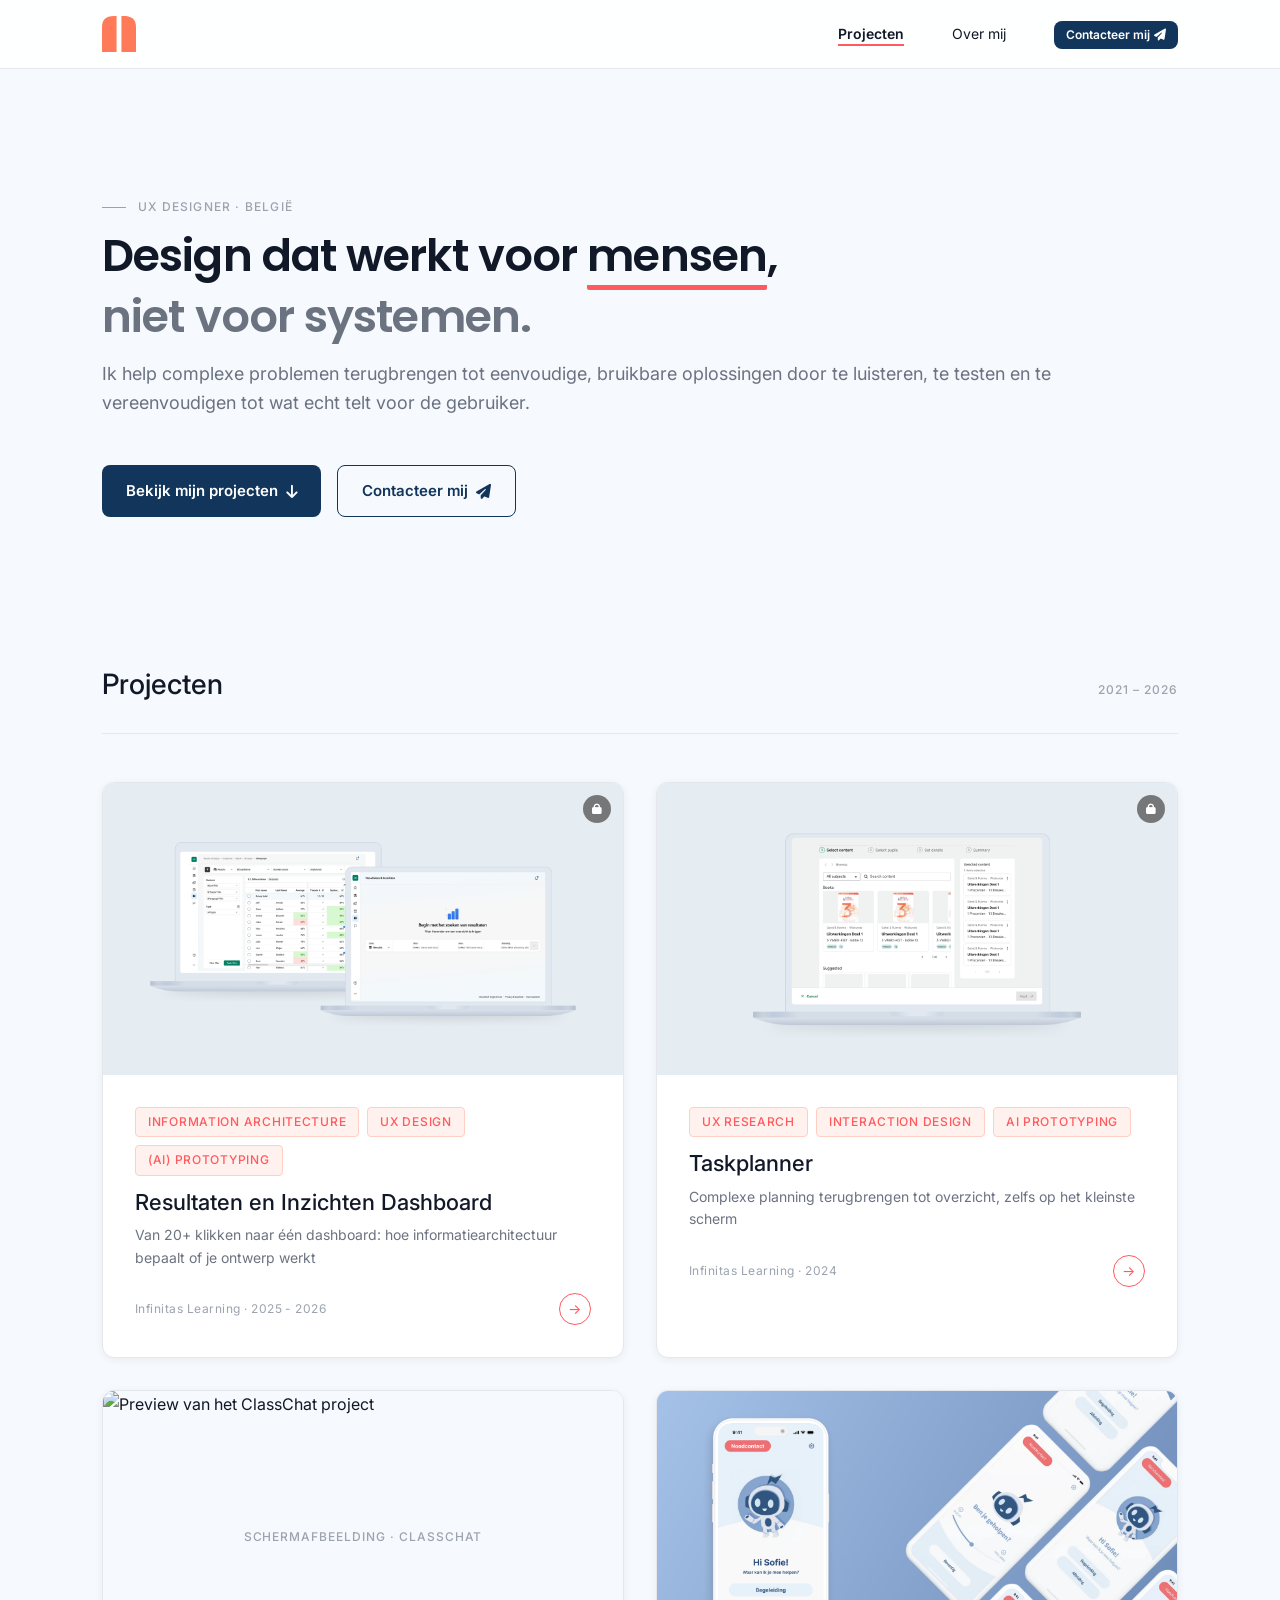
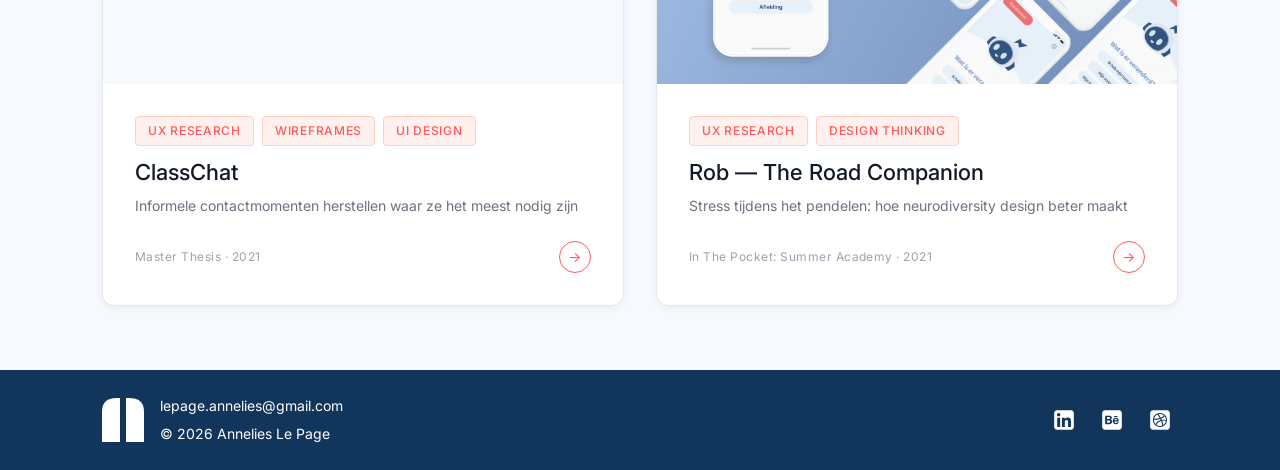
==== index.html @ 66c58459 "first commit" ====
<!DOCTYPE html>
<html lang="nl">
<head>
  <meta charset="UTF-8" />
  <meta name="viewport" content="width=device-width, initial-scale=1.0" />
  <title>Annelies Le Page — UX Designer</title>
  <link rel="preconnect" href="https://fonts.googleapis.com" />
  <link rel="preconnect" href="https://fonts.gstatic.com" crossorigin />
  <link href="https://fonts.googleapis.com/css2?family=Instrument+Serif:ital@0;1&family=DM+Sans:wght@300;400;500&display=swap" rel="stylesheet" />
  <link rel="icon" type="image/svg+xml" href="Assets/Logo-Annelies.svg" />
  <link rel="stylesheet" href="https://cdnjs.cloudflare.com/ajax/libs/font-awesome/6.5.1/css/all.min.css" />
  <link rel="stylesheet" href="styles.css" />
</head>
<body>

  <!-- ╔══════════════════════════════════════════════════════
       COMPONENT: Navigation
       page="home"  → marks "Projecten" as active
       root="./"    → this file is at the root
  ═══════════════════════════════════════════════════════════ -->
  <site-nav page="home" root="./"></site-nav>


  <!-- ╔══════════════════════════════════════════════════════
       COMPONENT: Hero
  ═══════════════════════════════════════════════════════════ -->
  <section class="hero">
    <div class="container">
      <p class="hero__eyebrow">UX Designer · België</p>
      <h1 class="hero__headline">
        Design dat werkt voor <span class="hero__underline">mensen</span>,<br>
        <span class="hero__secondary">niet voor systemen.</span>
      </h1>
      <p class="hero__sub">
        Ik help complexe problemen terugbrengen tot eenvoudige, bruikbare oplossingen door te luisteren, te testen
        en te vereenvoudigen tot wat echt telt voor de gebruiker.
      </p>
      <div class="hero__actions">
        <a class="btn btn--primary"   href="#work">Bekijk mijn projecten <i class="fas fa-arrow-down"></i></a>
        <a class="btn btn--secondary" href="contact.html">Contacteer mij <i class="fas fa-paper-plane"></i></a>
      </div>
      <!--<p class="hero__scroll-hint">Selectie van projecten</p>-->
    </div>
  </section>


  <!-- ╔══════════════════════════════════════════════════════
       Work grid
  ═══════════════════════════════════════════════════════════ -->
  <section class="section--tight" id="work">
    <div class="container">

      <div class="work-header">
        <h2>Projecten</h2>
        <span class="label">2021 – 2026</span>
      </div>

      <div class="project-grid">

        <!-- ── COMPONENT: Project Card ──────────────────── -->
        <a class="project-card project-card--protected" href="case-study-Results&amp;Insights.html" data-slug="case-study-Results&amp;Insights">
          <div class="project-card__thumb-wrap card-color-1">
            <img class="project-card__thumb" src="Assets/Results-Insights/Results&Insights - Project card Thumbnail - 2.png" alt="Preview van het Resultaten en Inzichten Dashboard" onerror="this.hidden=true; this.nextElementSibling.hidden=false;" />
            <div class="project-card__thumb-placeholder" hidden>
              Schermafbeelding · Results &amp; Insights
            </div>
          </div>
          <div class="project-card__body">
            <div class="project-card__tags">
              <span class="tag">Information Architecture</span>
              <span class="tag">UX Design</span>
              <span class="tag">(AI) Prototyping</span>
            </div>
            <h3 class="project-card__title">
              Resultaten en Inzichten Dashboard
            </h3>
            <p class="project-card__desc">
Van 20+ klikken naar één dashboard: hoe informatiearchitectuur bepaalt of je ontwerp werkt            </p>
            <div class="project-card__meta">
              <span>Infinitas Learning · 2025 - 2026</span>
              <span class="project-card__arrow" aria-hidden="true">→</span>
            </div>
          </div>
        </a>
        <!-- ── /Project Card ─────────────────────────────── -->

        <a class="project-card project-card--protected" href="case-study-Taskplanner.html" data-slug="case-study-Taskplanner">
          <div class="project-card__thumb-wrap card-color-2">
            <img class="project-card__thumb" src="Assets/Taskplanner/Taskplanner - Project card Thumbnail.png" alt="Preview van het Taskplanner project" onerror="this.hidden=true; this.nextElementSibling.hidden=false;" />
            <div class="project-card__thumb-placeholder" hidden>
              Schermafbeelding · Taskplanner
            </div>
          </div>
          <div class="project-card__body">
            <div class="project-card__tags">
              <span class="tag">UX Research</span>
              <span class="tag">Interaction Design</span>
              <span class="tag">AI Prototyping</span>
            </div>
            <h3 class="project-card__title">
              Taskplanner
            </h3>
            <p class="project-card__desc">
Complexe planning terugbrengen tot overzicht, zelfs op het kleinste scherm            </p>
            <div class="project-card__meta">
              <span>Infinitas Learning · 2024</span>
              <span class="project-card__arrow" aria-hidden="true">→</span>
            </div>
          </div>
        </a>

        <!--
        <a class="project-card project-card--protected" href="case-study-Gebruikersbeheer.html" data-slug="case-study-Gebruikersbeheer">
          <div class="project-card__thumb-placeholder card-color-3">
            Schermafbeelding · Gebruikersbeheer
          </div>
          <div class="project-card__body">
            <div class="project-card__tags">
              <span class="tag">Design System</span>
              <span class="tag">Figma</span>
            </div>
            <h3 class="project-card__title">
              Gebruikersbeheer voor Schooladministratie software
            </h3>
            <p class="project-card__desc">
              Een gebruikersbeheer systeem dat schooladministrators helpt om gebruikers en rollen efficiënt te beheren binnen een complexe software omgeving.
            </p>
            <div class="project-card__meta">
              <span>Lead Designer · 2023</span>
              <span class="project-card__arrow" aria-hidden="true">→</span>
            </div>
          </div>
        </a>
        -->

        <a class="project-card" href="case-study-ClassChat.html" data-slug="case-study-ClassChat">
          <div class="project-card__thumb-wrap card-color-4">
            <img class="project-card__thumb" src="Assets/ClassChat/ClassChat - Project card Thumbnail - 1.png" alt="Preview van het ClassChat project" onerror="this.hidden=true; this.nextElementSibling.hidden=false;" />
            <div class="project-card__thumb-placeholder" hidden>
              Schermafbeelding · ClassChat
            </div>
          </div>
          <div class="project-card__body">
            <div class="project-card__tags">
              <span class="tag">UX Research</span>
              <span class="tag">Wireframes</span>
              <span class="tag">UI Design</span>
            </div>
            <h3 class="project-card__title">
              ClassChat
            </h3>
            <p class="project-card__desc">
              Informele contactmomenten herstellen waar ze het meest nodig zijn
            </p>
            <div class="project-card__meta">
              <span>Master Thesis · 2021</span>
              <span class="project-card__arrow" aria-hidden="true">→</span>
            </div>
          </div>
        </a>
        <a class="project-card" href="case-study-Rob.html" data-slug="case-study-Rob">
          <div class="project-card__thumb-wrap card-color-4">
            <img class="project-card__thumb" src="Assets/Rob/Rob - Project card Thumbnail.png" alt="Preview van het Rob project" onerror="this.hidden=true; this.nextElementSibling.hidden=false;" />
            <div class="project-card__thumb-placeholder" hidden>
              Schermafbeelding · Rob: The Road Companion
            </div>
          </div>
          <div class="project-card__body">
            <div class="project-card__tags">
              <span class="tag">UX Research</span>
              <span class="tag">Design Thinking</span>
            </div>
            <h3 class="project-card__title">
              Rob — The Road Companion
            </h3>
            <p class="project-card__desc">
Stress tijdens het pendelen: hoe neurodiversity design beter maakt            </p>
            <div class="project-card__meta">
              <span>In The Pocket: Summer Academy · 2021</span>
              <span class="project-card__arrow" aria-hidden="true">→</span>
            </div>
          </div>
        </a>

      </div><!-- /project-grid -->
    </div>
  </section>


  <!-- ╔══════════════════════════════════════════════════════
       COMPONENT: Footer
       root="./"  → resolves paths from root
  ═══════════════════════════════════════════════════════════ -->
  <site-footer root="./"></site-footer>


  <script src="js/components.js"></script>
  <script src="js/auth.js"></script>
  <script src="js/modal.js"></script>

  <script>
    const { isAuthenticated, requiresPassword } = window.portfolioAuth;

    document.querySelectorAll('.project-card').forEach((card) => {
      card.addEventListener('click', (e) => {
        const targetHref = card.getAttribute('href');
        const slug = card.dataset.slug;

        if (!requiresPassword(slug)) {
          return;
        }

        if (isAuthenticated()) {
          return;
        }

        e.preventDefault();
        window.showPasswordModal(() => {
          window.location.href = targetHref;
        });
      });
    });
  </script>
</body>
</html>
---- styles.css ----
@import url('https://fonts.googleapis.com/css2?family=Poppins:ital,wght@0,300;0,400;0,500;0,600;0,700;1,400&family=Inter:wght@300;400;500;600&display=swap');

/* ─────────────────────────────────────────
   DESIGN SYSTEM — CSS VARIABLES
───────────────────────────────────────── */
:root {
  --color-bg:               #F6F9FD;
  --color-surface:          #FFFFFF;
  --color-border:           #E5E7EB;
  --color-text-primary:     #111827;
  --color-text-on-accent:   #FFFFFF;
  --color-text-secondary:   #6B7280;
  --color-text-muted:       #9CA3AF;
  --color-primary:          #12355B;
  --color-secondary:        #2A9D8F;
  --color-highlight:        #FF5A5F;
  --color-accent:           #12355B;
  --color-accent-hover:     #0E2947;
  --color-accent-subtle:    #EEF6FF;
  --color-success:          #1F7A4C;
  --color-error:            #B42318;

  --font-display:           "Poppins", "Inter", system-ui, sans-serif;
  --font-body:              "Inter", system-ui, sans-serif;

  --text-xs:                0.75rem;
  --text-sm:                0.875rem;
  --text-base:              1rem;
  --text-lg:                1.125rem;
  --text-xl:                1.375rem;
  --text-2xl:               1.75rem;
  --text-3xl:               2.25rem;
  --text-4xl:               3.25rem;

  --space-1:                0.25rem;
  --space-2:                0.5rem;
  --space-3:                0.75rem;
  --space-4:                1rem;
  --space-5:                1.5rem;
  --space-6:                2rem;
  --space-8:                3rem;
  --space-10:               4rem;
  --space-12:               5rem;
  --space-16:               8rem;

  --radius-sm:              4px;
  --radius-md:              8px;
  --radius-lg:              12px;
  --radius-xl:              16px;
  --radius-full:            9999px;

  --shadow-xs:              0 1px 2px rgba(26,25,23,0.05);
  --shadow-sm:              0 2px 8px rgba(26,25,23,0.06);
  --shadow-md:              0 4px 16px rgba(26,25,23,0.08);
  --shadow-lg:              0 8px 32px rgba(26,25,23,0.10);

  --transition-fast:        120ms ease;
  --transition-base:        200ms ease;
  --transition-slow:        350ms ease;

  --max-width-content:      720px;
  --max-width-wide:         1140px;
}

/* ─────────────────────────────────────────
   RESET & BASE
───────────────────────────────────────── */
*, *::before, *::after { box-sizing: border-box; margin: 0; padding: 0; }
html { scroll-behavior: smooth; }

body {
  min-height: 100vh;
  display: flex;
  flex-direction: column;
  font-family: var(--font-body);
  font-size: var(--text-base);
  line-height: 1.7;
  color: var(--color-text-primary);
  background-color: var(--color-bg);
  -webkit-font-smoothing: antialiased;
}

site-footer {
  display: block;
  margin-top: auto;
}

body.modal-open {
  overflow: hidden;
}

img { display: block; max-width: 100%; }
a { color: inherit; text-decoration: none; }

/* ─────────────────────────────────────────
   PAGE SYSTEM (single-file navigation)
───────────────────────────────────────── */
.page { display: none; animation: fadeIn var(--transition-slow) forwards; }
.page.active { display: block; }

@keyframes fadeIn {
  from { opacity: 0; transform: translateY(10px); }
  to   { opacity: 1; transform: translateY(0); }
}

/* ─────────────────────────────────────────
   NAVIGATION
───────────────────────────────────────── */
#main-nav {
  position: sticky;
  top: 0;
  z-index: 100;
  background: color-mix(in srgb, var(--color-surface) 90%, transparent);
  backdrop-filter: blur(10px);
  -webkit-backdrop-filter: blur(10px);
  border-bottom: 1px solid var(--color-border);
  transition: background var(--transition-base), border-color var(--transition-base),
    box-shadow var(--transition-base), backdrop-filter var(--transition-base);
  -webkit-transition: background var(--transition-base), border-color var(--transition-base),
    box-shadow var(--transition-base), -webkit-backdrop-filter var(--transition-base);
  isolation: isolate;
}

#main-nav::after {
  content: "";
  position: absolute;
  left: 0;
  right: 0;
  bottom: -14px;
  height: 14px;
  opacity: 0;
  pointer-events: none;
  transform: translateY(-6px);
  backdrop-filter: blur(8px);
  -webkit-backdrop-filter: blur(8px);
  mask-image: linear-gradient(to bottom, rgba(0, 0, 0, 0.5), transparent);
  -webkit-mask-image: linear-gradient(to bottom, rgba(0, 0, 0, 0.5), transparent);
  transition: opacity var(--transition-base), transform var(--transition-base);
}

#main-nav.nav-scrolled {
  background: color-mix(in srgb, var(--color-surface) 78%, transparent);
  border-bottom-color: color-mix(in srgb, var(--color-border) 65%, transparent);
  box-shadow: 0 6px 20px rgba(0, 0, 0, 0.08);
  backdrop-filter: blur(16px) saturate(1.15);
  -webkit-backdrop-filter: blur(16px) saturate(1.15);
}

#main-nav.nav-scrolled::after {
  opacity: 1;
  transform: translateY(0);
}

.nav-inner {
  max-width: var(--max-width-wide);
  margin: 0 auto;
  padding: var(--space-4) var(--space-6);
  display: flex;
  align-items: center;
  justify-content: space-between;
}

.nav-logo {
  display: inline-flex;
  align-items: center;
  cursor: pointer;
  transition: opacity var(--transition-fast);
}
.nav-logo:hover { opacity: 0.65; }

.nav-logo img {
  display: block;
  height: 36px;
  width: auto;
}

.nav-links {
  display: flex;
  gap: var(--space-8);
  list-style: none;
}

.nav-links a {
  font-size: var(--text-sm);
  color: var(--color-text-secondary);
  cursor: pointer;
  transition: color var(--transition-fast);
  font-weight: 400;
}
  

.nav-links a {
  position: relative;
  color: var(--color-text-primary);
  text-decoration: none;
}

.nav-links a.active {
  font-weight: 600;
}

.nav-links a.active::after {
  content: "";
  position: absolute;
  left: 0;
  bottom: -4px;
  width: 100%;
  height: 2px;
  background-color: var(--color-highlight);
}

.nav-cta::after {
  display: none;
}

.nav-links a.nav-cta,
.nav-links a.nav-cta:hover {
  color: var(--color-text-on-accent);
  font-family: var(--font-body);
  font-size: var(--text-xs);
  font-weight: 600;
  line-height: 1;
}

.nav-cta__arrow {
  display: inline-block;
  transition: transform var(--transition-fast);
}

.nav-cta:hover .nav-cta__arrow {
  transform: translateX(2px);
}

/* Mobile nav */
.nav-toggle {
  display: none;
  background: none;
  border: none;
  cursor: pointer;
  padding: var(--space-2);
  flex-direction: column;
  gap: 5px;
}
.nav-toggle span {
  display: block;
  width: 22px;
  height: 1.5px;
  background: var(--color-text-primary);
  transition: var(--transition-base);
}

/* ─────────────────────────────────────────
   LAYOUT UTILITIES
───────────────────────────────────────── */
.container {
  max-width: var(--max-width-wide);
  margin: 0 auto;
  padding: 0 var(--space-6);
}

.container--narrow {
  max-width: var(--max-width-content);
  margin: 0 auto;
  padding: 0 var(--space-6);
}

.section {
  padding: var(--space-16) 0;
}

.section--tight {
  padding: var(--space-10) 0;
}

/* ─────────────────────────────────────────
   LABEL / TAG
───────────────────────────────────────── */
.label {
  display: inline-block;
  font-size: var(--text-xs);
  font-weight: 500;
  letter-spacing: 0.08em;
  text-transform: uppercase;
  color: var(--color-text-muted);
}

.tag {
  display: inline-block;
  font-size: var(--text-xs);
  font-weight: 500;
  letter-spacing: 0.06em;
  text-transform: uppercase;
  color: var(--color-highlight);
  background: #FFF1ED;
  border: 1px solid #FFCFC4;
  padding: var(--space-1) var(--space-3);
  border-radius: var(--radius-sm);
}

/* ─────────────────────────────────────────
   BUTTONS
───────────────────────────────────────── */
.btn {
  display: inline-flex;
  align-items: center;
  gap: var(--space-2);
  font-family: var(--font-body);
  font-size: 0.9375rem;
  font-weight: 600;
  padding: var(--space-3) var(--space-5);
  border-radius: var(--radius-md);
  cursor: pointer;
  border: none;
  transition: all var(--transition-base);
  text-decoration: none;
}

.btn--sm {
  font-size: var(--text-xs);
  padding: 0.5rem 0.75rem;
  gap: var(--space-1);
  line-height: 1;
}

.btn--primary {
  background: var(--color-accent);
  color: var(--color-text-on-accent);
}
.btn--primary:hover {
  background: var(--color-accent-hover);
  box-shadow: var(--shadow-sm);
  transform: translateY(-1px);
}

.btn--primary i {
  transition: transform var(--transition-base);
}

.btn--primary:hover i {
  transform: translateY(2px);
}

.btn--primary:disabled {
  opacity: 0.45;
  cursor: not-allowed;
  transform: none;
  box-shadow: none;
}

.btn--secondary {
  background: transparent;
  color: var(--color-accent);
  border: 1.5px solid var(--color-accent);
}
.btn--secondary:hover {
  background: var(--color-accent-subtle);
  border-color: var(--color-accent);
  color: var(--color-accent);
}

.btn--ghost {
  background: transparent;
  color: var(--color-accent);
  padding: var(--space-1) 0;
  font-size: var(--text-sm);
}
.btn--ghost:hover { text-decoration: underline; }

/* ─────────────────────────────────────────
   SCROLL-TO-TOP BUTTON
───────────────────────────────────────── */
.scroll-to-top {
  position: fixed;
  bottom: var(--space-6);
  right: var(--space-6);
  width: 48px;
  height: 48px;
  border-radius: var(--radius-full);
  background: var(--color-accent);
  color: var(--color-text-on-accent);
  border: none;
  cursor: pointer;
  display: flex;
  align-items: center;
  justify-content: center;
  font-size: 1.25rem;
  line-height: 1;
  transition: all var(--transition-base);
  box-shadow: var(--shadow-sm);
  z-index: 1000;
}

.scroll-to-top::after {
  content: attr(data-tooltip);
  position: absolute;
  bottom: 100%;
  right: 0;
  margin-bottom: var(--space-2);
  padding: var(--space-2) var(--space-3);
  background: var(--color-text-primary);
  color: var(--color-text-on-accent);
  font-size: var(--text-xs);
  font-weight: 500;
  border-radius: var(--radius-sm);
  white-space: nowrap;
  opacity: 0;
  pointer-events: none;
  transition: opacity var(--transition-base);
}

.scroll-to-top:hover::after {
  opacity: 1;
}

.scroll-to-top:hover {
  background: var(--color-accent-hover);
  transform: translateY(-2px);
  box-shadow: var(--shadow-md);
}

.scroll-to-top:active {
  transform: translateY(0);
}

@media (max-width: 640px) {
  .scroll-to-top {
    bottom: var(--space-4);
    right: var(--space-4);
    width: 44px;
    height: 44px;
    font-size: 1.125rem;
  }
}

/* ─────────────────────────────────────────
   ── PAGE: HOME ──
───────────────────────────────────────── */

/* Hero */
.hero {
  padding: var(--space-16) 0 var(--space-12);
}

.hero__eyebrow {
  font-size: var(--text-xs);
  font-weight: 500;
  letter-spacing: 0.1em;
  text-transform: uppercase;
  color: var(--color-text-muted);
  margin-bottom: var(--space-3);
  display: flex;
  align-items: center;
  gap: var(--space-3);
}

.hero__eyebrow::before {
  content: '';
  display: inline-block;
  width: 24px;
  height: 1px;
  background: var(--color-text-muted);
}

.hero__headline {
  font-family: var(--font-display);
  font-size: clamp(1.75rem, 3.5vw, 3.25rem);
  font-weight: 600;
  line-height: 1.2;
  color: var(--color-text-primary);
  max-width: 1100px;
  margin-bottom: var(--space-4);
  letter-spacing: -0.02em;
}

.hero__secondary {
  color: var(--color-text-secondary);
}

.hero__underline {
  display: inline-block;
  border-bottom: 5px solid var(--color-highlight);
  border-radius: 2px;
  padding-bottom: 2px;
}

.hero__sub {
  font-size: var(--text-lg);
  color: var(--color-text-secondary);
  /* max-width: 900px; */ 
  line-height: 1.6;
  margin-bottom: var(--space-8);
}

.hero__actions {
  display: flex;
  gap: var(--space-4);
  flex-wrap: wrap;
}

.hero__scroll-hint {
  margin-top: var(--space-12);
  display: flex;
  align-items: center;
  gap: var(--space-3);
  font-size: var(--text-xs);
  letter-spacing: 0.08em;
  text-transform: uppercase;
  color: var(--color-text-muted);
}

.hero__scroll-hint::after {
  content: '';
  display: block;
  width: 40px;
  height: 1px;
  background: var(--color-border);
}

/* Work section */
.work-header {
  display: flex;
  align-items: baseline;
  justify-content: space-between;
  margin-bottom: var(--space-8);
  padding-bottom: var(--space-5);
  border-bottom: 1px solid var(--color-border);
}

.work-header h2 {
  font-family: var(--font-body);
  font-size: var(--text-2xl);
  font-weight: 500;
}

/* Project grid */
.project-grid {
  display: grid;
  grid-template-columns: repeat(2, 1fr);
  gap: var(--space-6);
}

.project-card {
  background: var(--color-surface);
  border: 1px solid var(--color-border);
  border-radius: var(--radius-lg);
  overflow: hidden;
  box-shadow: var(--shadow-sm);
  cursor: pointer;
  transition: box-shadow var(--transition-base), transform var(--transition-base);
}

.project-card:hover {
  box-shadow: var(--shadow-md);
  border: 0.5px solid var(--color-highlight);
  transform: translateY(-3px);
}

.project-card__thumb-wrap {
  position: relative;
  width: 100%;
  aspect-ratio: 16/9;
  overflow: hidden;
}

.project-card__thumb {
  width: 100%;
  height: 100%;
  object-fit: cover;
  display: block;
}

/* Placeholder image using SVG */
.project-card__thumb-placeholder {
  position: absolute;
  inset: 0;
  display: flex;
  align-items: center;
  justify-content: center;
  font-size: var(--text-xs);
  letter-spacing: 0.08em;
  text-transform: uppercase;
  color: var(--color-text-muted);
  font-weight: 500;
}

.project-card__thumb-placeholder[hidden] {
  display: none;
}

.project-card__body {
  padding: var(--space-6);
}

.project-card__tags {
  display: flex;
  gap: var(--space-2);
  flex-wrap: wrap;
  margin-bottom: var(--space-3);
}

.project-card__title {
  font-size: var(--text-xl);
  font-weight: 500;
  margin-bottom: var(--space-2);
  line-height: 1.3;
}

.project-card__desc {
  font-size: var(--text-sm);
  color: var(--color-text-secondary);
  line-height: 1.6;
  margin-bottom: var(--space-5);
}

.project-card__meta {
  display: flex;
  align-items: center;
  justify-content: space-between;
  font-size: var(--text-xs);
  color: var(--color-text-muted);
  letter-spacing: 0.04em;
}

.project-card__arrow {
  width: 32px;
  height: 32px;
  border-radius: var(--radius-full);
  border: 1px solid var(--color-highlight);
  display: flex;
  align-items: center;
  justify-content: center;
  color: var(--color-highlight);
  transition: all var(--transition-fast);
  font-size: 14px;
}

.project-card:hover .project-card__arrow {
  background: var(--color-highlight);
  border-color: var(--color-highlight);
  color: #fff;
}

/* Card colors */
.card-color-1 { background-color: #EEF6FF; }
.card-color-2 { background-color: #EAF7F5; }
.card-color-3 { background-color: #FFF1ED; }
.card-color-4 { background-color: var(--color-bg); }

/* ─────────────────────────────────────────
   ── PAGE: CASE STUDY ──
───────────────────────────────────────── */
.case-hero {
  padding: var(--space-12) 0 var(--space-10);
  border-bottom: 1px solid var(--color-border);
  margin-bottom: var(--space-10);
}

.case-hero__back {
  display: inline-flex;
  align-items: center;
  gap: var(--space-2);
  font-size: var(--text-sm);
  color: var(--color-text-secondary);
  cursor: pointer;
  margin-bottom: var(--space-8);
  transition: color var(--transition-fast);
}
.case-hero__back:hover { color: var(--color-highlight); }
.case-hero__back::before { content: '←'; }

.case-hero__tags { margin-bottom: var(--space-5); display: flex; gap: var(--space-2); }

.case-hero__title {
  font-family: var(--font-display);
  font-size: clamp(2rem, 5vw, var(--text-3xl));
  font-weight: 600;
  line-height: 1.15;
  max-width: 680px;
  margin-bottom: var(--space-5);
}

.case-hero__lead {
  font-size: var(--text-lg);
  color: var(--color-text-secondary);
  max-width: 580px;
  line-height: 1.65;
  margin-bottom: var(--space-8);
}

.case-meta {
  display: flex;
  gap: var(--space-8);
  flex-wrap: wrap;
}

.case-meta__item {
  display: flex;
  flex-direction: column;
  gap: var(--space-1);
}

.case-meta__label {
  font-size: var(--text-xs);
  text-transform: uppercase;
  letter-spacing: 0.08em;
  color: var(--color-text-muted);
  font-weight: 500;
}

.case-meta__value {
  font-size: var(--text-sm);
  color: var(--color-text-primary);
  font-weight: 500;
}

.case-cover {
  width: 100%;
  aspect-ratio: 16/7;
  border-radius: var(--radius-xl);
  position: relative;
  overflow: hidden;
  font-size: var(--text-sm);
  color: var(--color-text-muted);
  letter-spacing: 0.06em;
  text-transform: uppercase;
  margin-bottom: var(--space-12);
  background: #EBF0F8;
}

.case-cover__image {
  width: 100%;
  height: 100%;
  object-fit: cover;
  display: block;
}

.case-cover__placeholder {
  position: absolute;
  inset: 0;
  display: flex;
  align-items: center;
  justify-content: center;
}

.case-cover__placeholder[hidden] {
  display: none;
}

/* Case study body */
.case-body {
  display: grid;
  grid-template-columns: 200px 1fr;
  gap: var(--space-8);
  align-items: start;
}

.case-sidebar {
  position: sticky;
  top: 80px;
}

.case-sidebar__nav {
  list-style: none;
  display: flex;
  flex-direction: column;
  gap: var(--space-3);
}

.case-sidebar__nav a {
  font-size: var(--text-sm);
  color: var(--color-text-muted);
  cursor: pointer;
  transition: color var(--transition-fast);
  display: flex;
  align-items: center;
  gap: var(--space-3);
}

.case-sidebar__nav a::before {
  content: '';
  width: 16px;
  height: 1px;
  background: var(--color-border);
  transition: all var(--transition-fast);
}

.case-sidebar__nav a:hover,
.case-sidebar__nav a.active {
  color: var(--color-highlight);
  font-weight: 800;
}

.case-sidebar__nav a:hover::before,
.case-sidebar__nav a.active::before {
  width: 24px;
  background: var(--color-highlight);
}

.case-content section {
  margin-bottom: var(--space-12);
  padding-bottom: var(--space-12);
  border-bottom: 1px solid var(--color-border);
}

.case-content section:last-child {
  border-bottom: none;
}

.case-section__label {
  font-size: var(--text-xs);
  text-transform: uppercase;
  letter-spacing: 0.1em;
  color: var(--color-highlight);
  font-weight: 500;
  margin-bottom: var(--space-4);
}

.case-section__title {
  font-family: var(--font-display);
  font-size: var(--text-2xl);
  font-weight: 400;
  margin-bottom: var(--space-5);
  line-height: 1.2;
}

.case-content p {
  font-size: var(--text-base);
  color: var(--color-text-secondary);
  line-height: 1.75;
  margin-bottom: var(--space-4);
}

.case-content strong { color: var(--color-text-primary); font-weight: 500; }

.case-question {
  font-size: var(--text-lg);
  font-style: italic;
  color: var(--color-text-primary);
  border-left: 2px solid var(--color-highlight);
  padding-left: var(--space-5);
  margin: var(--space-6) 0;
  line-height: 1.5;
}

.case-image-placeholder {
  width: 100%;
  aspect-ratio: 16/9;
  background: #F0EDE8;
  border-radius: var(--radius-lg);
  display: flex;
  align-items: center;
  justify-content: center;
  font-size: var(--text-xs);
  color: var(--color-text-muted);
  text-transform: uppercase;
  letter-spacing: 0.08em;
  margin: var(--space-6) 0;
}

.case-image-frame {
  position: relative;
  width: 100%;
  aspect-ratio: 16/9;
  margin: var(--space-6) 0;
  border-radius: var(--radius-lg);
  overflow: hidden;
  background: #F0EDE8;
}

.case-image-frame__image {
  width: 100%;
  height: 100%;
  object-fit: cover;
  display: block;
}

.case-image-frame .case-image-placeholder {
  position: absolute;
  inset: 0;
  margin: 0;
}

.case-image-placeholder[hidden] {
  display: none;
}

.case-content p.case-image-caption {
  font-size: var(--text-xs);
  color: var(--color-text-muted);
  text-align: center;
  font-style: italic;
  margin-top: calc(var(--space-3) * -1);
  margin-bottom: var(--space-6);
}

/* Approach list */
.approach-list {
  list-style: none;
  display: flex;
  flex-direction: column;
  gap: var(--space-4);
  margin: var(--space-5) 0;
}

.approach-list li {
  display: grid;
   grid-template-columns: minmax(0, 100px) 1fr;
  gap: var(--space-4);
  align-items: baseline;
}

.approach-list__method {
  font-size: var(--text-xs);
  text-transform: uppercase;
  letter-spacing: 0.06em;
  color: var(--color-highlight);
  font-weight: 800;
  padding-top: 2px;
   min-width: 0;
   overflow-wrap: anywhere;
}

.approach-list__insight {
  font-size: var(--text-sm);
  color: var(--color-text-secondary);
  line-height: 1.6;
}

/* Results table */
.results-table {
  width: 100%;
  border-collapse: collapse;
  margin: var(--space-5) 0;
}

.results-table th {
  text-align: left;
  font-size: var(--text-xs);
  text-transform: uppercase;
  letter-spacing: 0.08em;
  color: var(--color-text-muted);
  font-weight: 500;
  padding: var(--space-3) var(--space-4);
  border-bottom: 1px solid var(--color-border);
}

.results-table td {
  padding: var(--space-4);
  font-size: var(--text-sm);
  border-bottom: 1px solid var(--color-border);
  color: var(--color-text-secondary);
}

.results-table td:first-child { color: var(--color-text-primary); font-weight: 500; }

.results-table td.positive {
  color: var(--color-text-primary);
  font-weight: 300;
}

/* Case nav footer */
.case-nav-footer {
  display: flex;
  justify-content: space-between;
  align-items: center;
  padding: var(--space-8) 0;
  border-top: 1px solid var(--color-border);
  margin-top: var(--space-8);
}

.case-nav-footer a {
  font-size: var(--text-sm);
  color: var(--color-text-secondary);
  cursor: pointer;
  transition: color var(--transition-fast);
  display: flex;
  align-items: center;
  gap: var(--space-2);
}
.case-nav-footer a:hover { color: var(--color-accent); }

/* ─────────────────────────────────────────
   ── PAGE: ABOUT ──
───────────────────────────────────────── */
.about-grid {
  display: grid;
  grid-template-columns: 1fr 1fr;
  gap: var(--space-16);
  align-items: start;
}

.about-photo-wrap {
  position: relative;
}

.about-photo {
  width: 100%;
  aspect-ratio: 4/5;
  background: #EBF0F8;
  border-radius: var(--radius-xl);
  overflow: hidden;
  display: flex;
  align-items: center;
  justify-content: center;
  font-size: var(--text-xs);
  color: var(--color-text-muted);
  text-transform: uppercase;
  letter-spacing: 0.08em;
}

.about-photo__image {
  width: 100%;
  height: 100%;
  object-fit: cover;
  display: block;
}

.about-photo__placeholder[hidden] {
  display: none;
}

.about-photo-badge {
  position: absolute;
  bottom: var(--space-5);
  right: calc(var(--space-5) * -1);
  background: var(--color-surface);
  border: 1px solid var(--color-border);
  border-radius: var(--radius-lg);
  padding: var(--space-4) var(--space-5);
  box-shadow: var(--shadow-md);
  font-size: var(--text-sm);
  font-weight: 500;
}

.about-photo-badge small {
  display: block;
  font-size: var(--text-xs);
  color: var(--color-text-muted);
  font-weight: 400;
  margin-top: 2px;
}

.about-content__eyebrow {
  font-size: var(--text-xs);
  text-transform: uppercase;
  letter-spacing: 0.1em;
  color: var(--color-highlight);
  font-weight: 500;
  margin-bottom: var(--space-5);
  display: flex;
  align-items: center;
  gap: var(--space-3);
}

.about-content__eyebrow::before {
  content: '';
  width: 24px;
  height: 1px;
  background: var(--color-highlight);
}

.about-content h1 {
  font-family: var(--font-display);
  font-size: clamp(2rem, 4vw, var(--text-3xl));
  font-weight: 600;
  line-height: 1.15;
  margin-bottom: var(--space-6);
  letter-spacing: -0.01em;
}

.about-content p {
  font-size: var(--text-base);
  color: var(--color-text-secondary);
  line-height: 1.75;
  margin-bottom: var(--space-5);
}

.about-content p strong {
  color: var(--color-text-primary);
  font-weight: 500;
}

.about-divider {
  width: 32px;
  height: 1px;
  background: var(--color-border);
  margin: var(--space-8) 0;
}

.skills-grid {
  display: grid;
  grid-template-columns: 1fr 1fr;
  gap: var(--space-5);
  margin-bottom: var(--space-8);
}

.skills-group__label {
  font-size: var(--text-xs);
  text-transform: uppercase;
  letter-spacing: 0.08em;
  color: var(--color-text-muted);
  font-weight: 500;
  margin-bottom: var(--space-3);
}

.skills-group__list {
  list-style: none;
  display: flex;
  flex-direction: column;
  gap: var(--space-2);
}

.skills-group__list li {
  font-size: var(--text-sm);
  color: var(--color-text-secondary);
  display: flex;
  align-items: center;
  gap: var(--space-2);
}

.skills-group__list li::before {
  content: '';
  width: 4px;
  height: 4px;
  border-radius: 50%;
  background: var(--color-accent);
  flex-shrink: 0;
}

.about-cta {
  display: flex;
  gap: var(--space-4);
  flex-wrap: wrap;
  padding-top: var(--space-2);
}

/* Contact page */
.contact-page {
  padding: var(--space-12) 0 var(--space-16);
}

.contact-page__intro {
  max-width: 680px;
  margin-bottom: var(--space-8);
}

.contact-page__eyebrow {
  font-size: var(--text-xs);
  text-transform: uppercase;
  letter-spacing: 0.1em;
  color: var(--color-text-muted);
  font-weight: 500;
  margin-bottom: var(--space-4);
}

.contact-page h1 {
  font-family: var(--font-display);
  font-size: clamp(2rem, 5vw, var(--text-3xl));
  font-weight: 600;
  line-height: 1.15;
  margin-bottom: var(--space-4);
}

.contact-page__lead {
  font-size: var(--text-base);
  color: var(--color-text-secondary);
  line-height: 1.75;
}

.contact-page__email-link {
  display: inline-flex;
  align-items: center;
  gap: var(--space-2);
  color: var(--color-accent);
  text-decoration: underline;
  text-underline-offset: 3px;
  font-weight: 500;
}

.contact-page__email-link:hover {
  color: var(--color-accent-hover);
}

.contact-page__email-link i {
  font-size: 0.875em;
}

.contact-form {
  background: var(--color-surface);
  border: 1px solid var(--color-border);
  border-radius: var(--radius-xl);
  box-shadow: var(--shadow-sm);
  padding: var(--space-8);
  max-width: 760px;
}

.contact-form__group {
  display: flex;
  flex-direction: column;
  gap: var(--space-2);
  margin-bottom: var(--space-5);
}

.contact-form__group:last-of-type {
  margin-bottom: var(--space-6);
}

.contact-form label {
  font-size: var(--text-sm);
  font-weight: 500;
  color: var(--color-text-primary);
}

.contact-form input,
.contact-form textarea {
  width: 100%;
  border: 1px solid var(--color-border);
  border-radius: var(--radius-md);
  background: #fff;
  color: var(--color-text-primary);
  font-family: var(--font-body);
  font-size: var(--text-base);
  line-height: 1.6;
  padding: var(--space-3) var(--space-4);
  transition: border-color var(--transition-fast), box-shadow var(--transition-fast);
}

.contact-form textarea {
  min-height: 180px;
  resize: vertical;
}

.contact-form input:focus,
.contact-form textarea:focus {
  outline: none;
  border-color: var(--color-accent);
  box-shadow: 0 0 0 3px var(--color-accent-subtle);
}

.contact-form__hint {
  margin-top: var(--space-4);
  font-size: var(--text-sm);
  color: var(--color-text-muted);
}

.required-mark {
  color: var(--color-accent);
  margin-left: 1px;
}

.btn-tooltip-wrapper {
  position: relative;
  display: inline-block;
}

.btn-tooltip {
  position: absolute;
  bottom: calc(100% + 8px);
  left: 50%;
  transform: translateX(-50%);
  background: var(--color-text-primary);
  color: #fff;
  font-size: 0.75rem;
  font-weight: 400;
  white-space: nowrap;
  padding: 5px 10px;
  border-radius: var(--radius-sm);
  pointer-events: none;
  opacity: 0;
  transition: opacity 0.15s ease;
  z-index: 10;
}

.btn-tooltip::after {
  content: '';
  position: absolute;
  top: 100%;
  left: 50%;
  transform: translateX(-50%);
  border: 5px solid transparent;
  border-top-color: var(--color-text-primary);
}

.btn-tooltip-wrapper:has(button:disabled):hover .btn-tooltip {
  opacity: 1;
}

.contact-form__success {
  font-size: var(--text-base);
  color: var(--color-text-primary);
  padding: var(--space-4) 0;
}

.contact-form__back-btn {
  margin-top: var(--space-4);
}

.contact-form__error {
  margin-top: var(--space-3);
  font-size: var(--text-sm);
  color: #c0392b;
}

.contact-form__field-error {
  display: inline-block;
  margin-top: var(--space-1);
  font-size: 0.75rem;
  color: #c0392b;
  line-height: 1.5;
}

.contact-form__field-error:empty {
  display: none;
}

.contact-form input.is-invalid,
.contact-form textarea.is-invalid {
  border-color: #c0392b;
  box-shadow: 0 0 0 3px rgba(192, 57, 43, 0.15);
}

/* Contact strip */
.contact-strip {
  background: var(--color-surface);
  border-top: 1px solid var(--color-border);
  border-bottom: 1px solid var(--color-border);
  padding: var(--space-10) 0;
  margin-top: var(--space-16);
}

.contact-strip__inner {
  max-width: var(--max-width-wide);
  margin: 0 auto;
  padding: 0 var(--space-6);
  display: flex;
  align-items: center;
  justify-content: space-between;
  gap: var(--space-8);
}

.contact-strip h2 {
  font-family: var(--font-display);
  font-size: var(--text-2xl);
  font-weight: 400;
}

.contact-strip p {
  font-size: var(--text-sm);
  color: var(--color-text-secondary);
  margin-top: var(--space-2);
}

.contact-strip__link {
  font-size: var(--text-lg);
  font-weight: 500;
  color: var(--color-accent);
  transition: opacity var(--transition-fast);
  white-space: nowrap;
}
.contact-strip__link:hover { opacity: 0.7; text-decoration: underline; }

/* ─────────────────────────────────────────
   FOOTER
───────────────────────────────────────── */
footer {
  background: var(--color-accent);
  padding: 24px 0;
}

.footer-inner {
  max-width: var(--max-width-wide);
  margin: 0 auto;
  padding: 0 var(--space-6);
  display: flex;
  align-items: center;
  justify-content: space-between;
  font-size: var(--text-base);
  color: var(--color-text-on-accent);
}

.footer-brand {
  display: flex;
  align-items: center;
  gap: 16px;
  height: fit-content;
}

.footer-logo {
  display: block;
  height: auto;
  width: auto;
}

.footer-identity {
  display: flex;
  flex-direction: column;
  gap: 4px;
}

.footer-name {
  font-size: 14px;
}

.footer-email {
  font-size: var(--text-sm);
  color: var(--color-text-on-accent);
  transition: opacity var(--transition-fast);
}

.footer-email:hover {
  opacity: 0.7;
  text-decoration: underline;
}

.footer-links {
  display: flex;
  align-items: center;
  gap: 12px;
  font-size: var(--text-sm);
  font-weight: 500;
  color: var(--color-text-on-accent);
  transition: opacity var(--transition-fast);
  white-space: nowrap;
}

.footer-links a {
  cursor: pointer;
  transition: color var(--transition-fast);
}
.footer-links a:hover { opacity: 0.7; text-decoration: underline;  }

.footer-links .social-icon {
  width: 36px;
  height: 36px;
  display: inline-flex;
  align-items: center;
  justify-content: center;
  border-radius: var(--radius-sm);
  padding: 4px;
  transition:
    background var(--transition-fast),
    transform  var(--transition-fast),
    opacity    var(--transition-fast);
}

.footer-links .social-icon:hover {
  background: rgba(255, 255, 255, 0.15);
  transform: translateY(-2px);
  opacity: 1;
  text-decoration: none;
}

/* Tooltip */
.footer-links [data-tooltip] {
  position: relative;
}

.footer-links [data-tooltip]::after {
  content: attr(data-tooltip);
  position: absolute;
  bottom: calc(100% + 8px);
  left: 50%;
  transform: translateX(-50%);
  background: var(--color-text-primary);
  color: #fff;
  font-size: var(--text-xs);
  font-weight: 500;
  letter-spacing: 0.04em;
  padding: 4px 8px;
  border-radius: var(--radius-sm);
  white-space: nowrap;
  pointer-events: none;
  opacity: 0;
  transition: opacity var(--transition-fast);
}

.footer-links [data-tooltip]:hover::after {
  opacity: 1;
}

.footer-links .social-icon img {
  width: 100%;
  height: 100%;
  display: block;
  filter: brightness(0) invert(1);
}

/* ─────────────────────────────────────────
   PASSWORD PROTECTION
───────────────────────────────────────── */

/* Utility: visually hidden but accessible */
.sr-only {
  position: absolute;
  width: 1px;
  height: 1px;
  padding: 0;
  margin: -1px;
  overflow: hidden;
  clip: rect(0, 0, 0, 0);
  white-space: nowrap;
  border: 0;
}

/* Lock badge on protected cards */
.project-card--protected .project-card__thumb-wrap {
  position: relative;
}

.project-card--protected .project-card__thumb-wrap::after {
  content: '\f023';
  font-family: 'Font Awesome 6 Free';
  font-weight: 900;
  position: absolute;
  top: var(--space-3);
  right: var(--space-3);
  width: 28px;
  height: 28px;
  border-radius: var(--radius-full);
  background: rgba(26, 25, 23, 0.55);
  color: #fff;
  font-size: 11px;
  line-height: 28px;
  text-align: center;
}

/* Modal overlay */
.modal-overlay,
.pw-overlay {
  position: fixed;
  inset: 0;
  background: color-mix(in srgb, var(--color-text-primary) 50%, transparent);
  backdrop-filter: blur(4px);
  display: flex;
  align-items: center;
  justify-content: center;
  z-index: 1000;
  padding: var(--space-4);
}

.modal-overlay[hidden],
.pw-overlay[hidden] {
  display: none;
}

.modal,
.pw-modal {
  background: var(--color-surface);
  border-radius: var(--radius-xl);
  padding: var(--space-8);
  max-width: 400px;
  width: 100%;
  box-shadow: var(--shadow-lg);
  position: relative;
  text-align: center;
}

.modal__close,
.pw-modal__close {
  position: absolute;
  top: var(--space-4);
  right: var(--space-4);
  background: transparent;
  border: none;
  font-size: var(--text-base);
  cursor: pointer;
  color: var(--color-text-muted);
  width: 32px;
  height: 32px;
  border-radius: var(--radius-full);
  display: flex;
  align-items: center;
  justify-content: center;
  transition: background var(--transition-fast);
}

.modal__close:hover,
.pw-modal__close:hover {
  background: var(--color-bg);
}

.pw-modal__icon {
  font-size: 1.75rem;
  color: var(--color-text-secondary);
  margin-bottom: var(--space-4);
}

.modal__title,
.pw-modal__title {
  font-family: var(--font-display);
  font-size: var(--text-2xl);
  font-weight: 500;
  margin-bottom: var(--space-2);
}

.pw-modal__desc {
  font-size: var(--text-sm);
  color: var(--color-text-secondary);
  margin-bottom: var(--space-6);
}

.pw-form {
  display: flex;
  flex-direction: column;
  gap: var(--space-3);
}

.modal__field {
  position: relative;
}

.modal__toggle {
  position: absolute;
  top: 50%;
  right: var(--space-3);
  transform: translateY(-50%);
  display: inline-flex;
  align-items: center;
  justify-content: center;
  width: 2.25rem;
  height: 2.25rem;
  padding: 0;
  border: none;
  border-radius: var(--radius-full);
  background: transparent;
  color: var(--color-text-secondary);
  cursor: pointer;
  transition: background var(--transition-fast), color var(--transition-fast);
}

.modal__toggle:hover {
  background: var(--color-surface);
}

.modal__toggle:focus-visible {
  outline: none;
  color: var(--color-accent);
}

.modal__toggle-icon {
  width: 1.125rem;
  height: 1.125rem;
}

.modal__toggle-icon--hide {
  display: none;
}

.modal__toggle[aria-pressed='true'] .modal__toggle-icon--show {
  display: none;
}

.modal__toggle[aria-pressed='true'] .modal__toggle-icon--hide {
  display: block;
}

.modal__input,
.pw-input {
  width: 100%;
  padding: var(--space-3) var(--space-10) var(--space-3) var(--space-4);
  border: 1.5px solid var(--color-border);
  border-radius: var(--radius-md);
  font-size: var(--text-base);
  font-family: var(--font-body);
  background: var(--color-bg);
  color: var(--color-text-primary);
  transition: border-color var(--transition-fast);
  box-sizing: border-box;
}

.modal__input:focus,
.pw-input:focus {
  outline: none;
  border-color: var(--color-accent);
}

.modal__error,
.pw-error {
  font-size: var(--text-sm);
  color: var(--color-error);
  min-height: 1.2em;
  margin: 0;
}

.modal__error[hidden],
.pw-error[hidden] {
  display: none;
}

.pw-submit {
  width: 100%;
}

/* ─────────────────────────────────────────
   RESPONSIVE
───────────────────────────────────────── */
@media (max-width: 900px) {
  .project-grid { grid-template-columns: 1fr; }
  .about-grid { grid-template-columns: 1fr; gap: var(--space-8); }
  .about-photo-wrap { max-width: 360px; }
  .about-photo-badge { right: 0; }
  .case-body { grid-template-columns: 1fr; }
  .case-sidebar { display: none; }
  .contact-strip__inner { flex-direction: column; text-align: center; }
}

@media (max-width: 640px) {
  .nav-links { display: none; }
  .nav-toggle { display: flex; }
  .nav-links.open {
    display: flex;
    flex-direction: column;
    position: absolute;
    top: 100%;
    left: 0;
    right: 0;
    background: var(--color-bg);
    border-bottom: 1px solid var(--color-border);
    padding: var(--space-5) var(--space-6);
    gap: var(--space-4);
  }
  .nav-links.open .nav-cta {
    width: fit-content;
  }
  .section { padding: var(--space-10) 0; }
  .hero { padding: var(--space-10) 0 var(--space-8); }
  .approach-list li { grid-template-columns: 1fr; gap: var(--space-1); }
  .skills-grid { grid-template-columns: 1fr; }
  .case-nav-footer { flex-direction: column; gap: var(--space-4); }
  .contact-form { padding: var(--space-5); }
  .footer-inner { flex-direction: column; gap: var(--space-3); text-align: center; }
  .footer-brand { justify-content: center; }
  .footer-identity { align-items: center; }
}
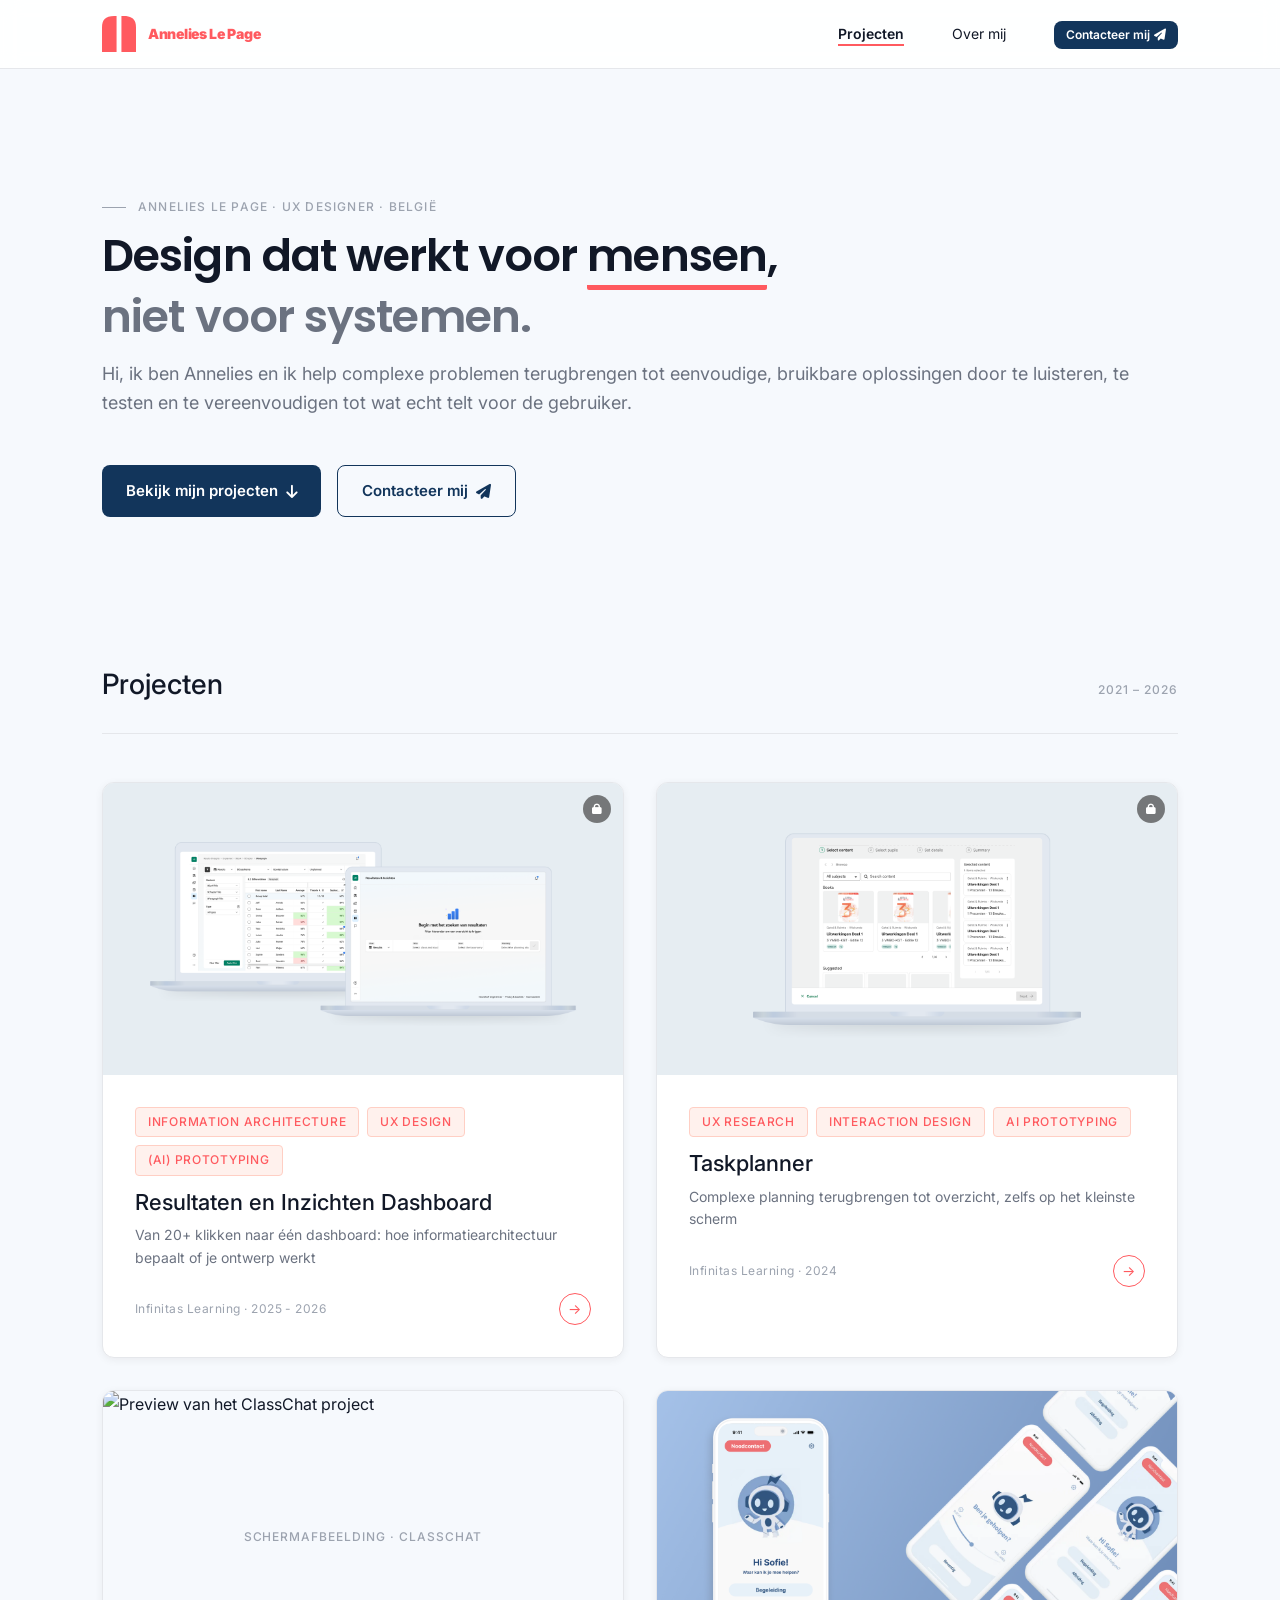
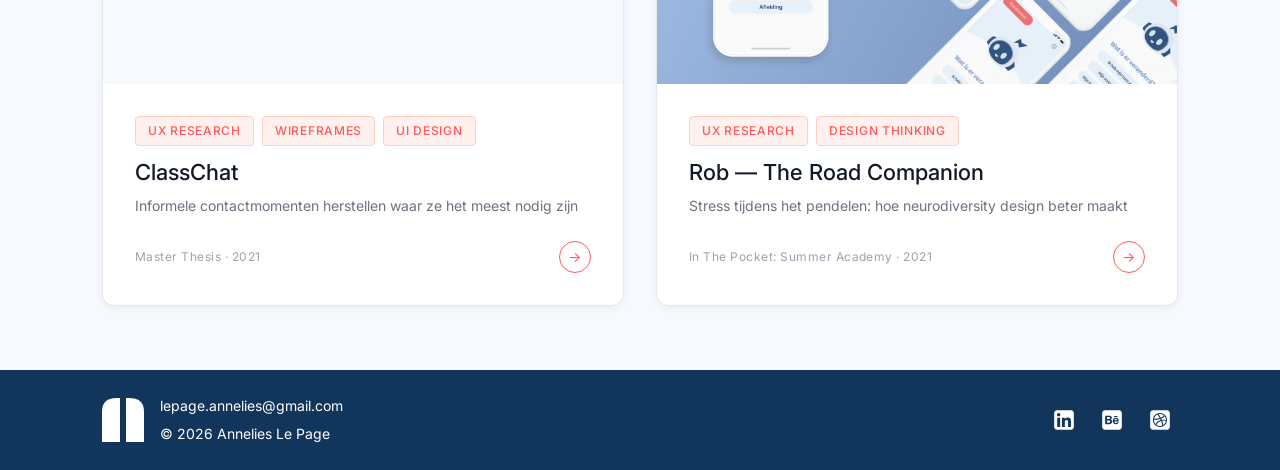
==== commit 7ef3a97b: "Update nav logo styling and cleanup" ====
--- a/index.html
+++ b/index.html
@@ -26,13 +26,13 @@
   ═══════════════════════════════════════════════════════════ -->
   <section class="hero">
     <div class="container">
-      <p class="hero__eyebrow">UX Designer · België</p>
+      <p class="hero__eyebrow">Annelies Le Page · UX Designer · België</p>
       <h1 class="hero__headline">
         Design dat werkt voor <span class="hero__underline">mensen</span>,<br>
         <span class="hero__secondary">niet voor systemen.</span>
       </h1>
       <p class="hero__sub">
-        Ik help complexe problemen terugbrengen tot eenvoudige, bruikbare oplossingen door te luisteren, te testen
+        Hi, ik ben Annelies en ik help complexe problemen terugbrengen tot eenvoudige, bruikbare oplossingen door te luisteren, te testen
         en te vereenvoudigen tot wat echt telt voor de gebruiker.
       </p>
       <div class="hero__actions">
--- a/styles.css
+++ b/styles.css
@@ -14,6 +14,7 @@
   --color-primary:          #12355B;
   --color-secondary:        #2A9D8F;
   --color-highlight:        #FF5A5F;
+  --color-highlight-hover:  color-mix(in srgb, var(--color-highlight) 88%, black);
   --color-accent:           #12355B;
   --color-accent-hover:     #0E2947;
   --color-accent-subtle:    #EEF6FF;
@@ -163,6 +164,7 @@
 .nav-logo {
   display: inline-flex;
   align-items: center;
+  gap: 12px;
   cursor: pointer;
   transition: opacity var(--transition-fast);
 }
@@ -172,6 +174,13 @@
   display: block;
   height: 36px;
   width: auto;
+}
+
+.nav-logoname {
+  font-size: var(--text-sm);
+  font-weight: 900;
+  color: var(--color-highlight);
+  letter-spacing: -0.3px;
 }
 
 .nav-links {
@@ -376,7 +385,7 @@
   width: 48px;
   height: 48px;
   border-radius: var(--radius-full);
-  background: var(--color-accent);
+  background: var(--color-highlight);
   color: var(--color-text-on-accent);
   border: none;
   cursor: pointer;
@@ -413,7 +422,7 @@
 }
 
 .scroll-to-top:hover {
-  background: var(--color-accent-hover);
+  background: var(--color-highlight-hover);
   transform: translateY(-2px);
   box-shadow: var(--shadow-md);
 }
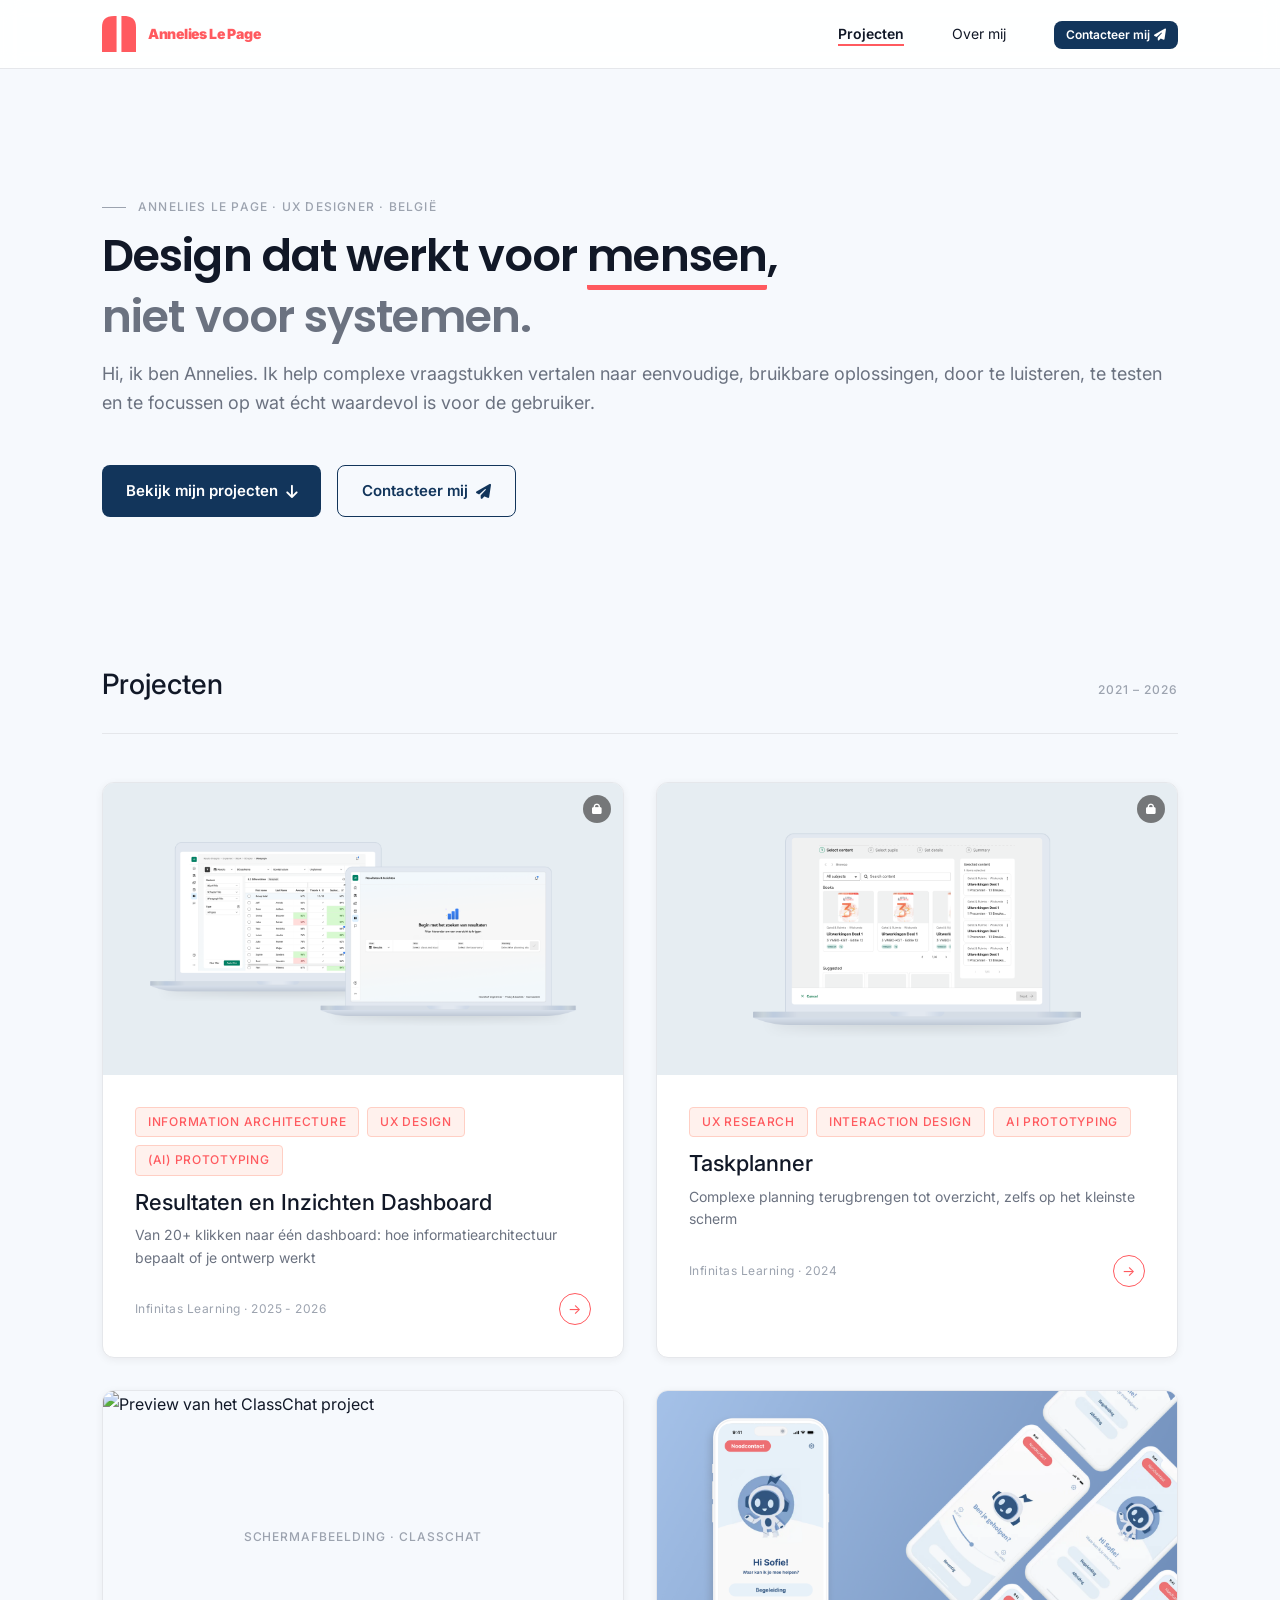
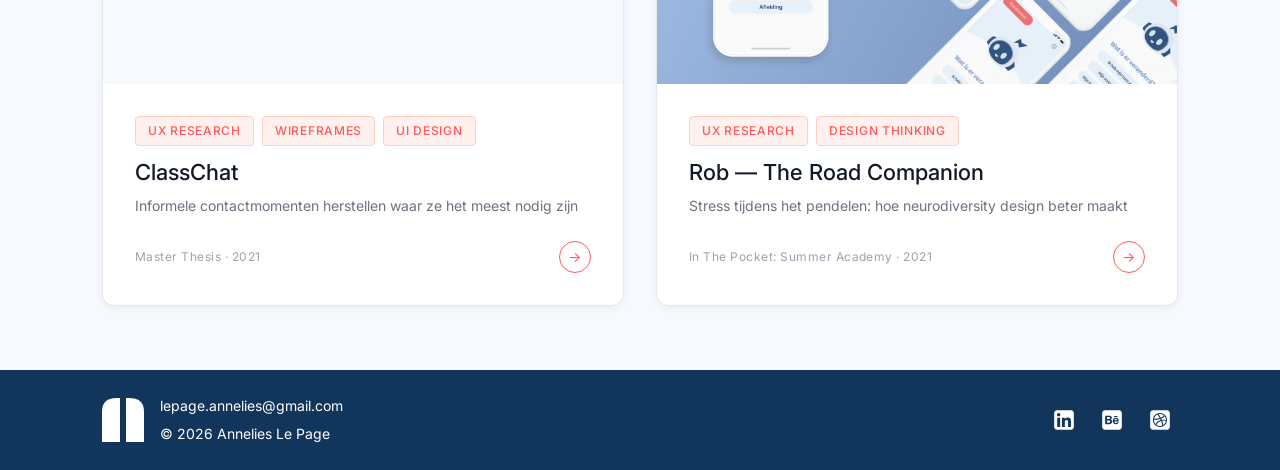
==== commit 594362ed: "Update homepage copy" ====
--- a/index.html
+++ b/index.html
@@ -9,7 +9,7 @@
   <link href="https://fonts.googleapis.com/css2?family=Instrument+Serif:ital@0;1&family=DM+Sans:wght@300;400;500&display=swap" rel="stylesheet" />
   <link rel="icon" type="image/svg+xml" href="Assets/Logo-Annelies.svg" />
   <link rel="stylesheet" href="https://cdnjs.cloudflare.com/ajax/libs/font-awesome/6.5.1/css/all.min.css" />
-  <link rel="stylesheet" href="styles.css" />
+  <link rel="stylesheet" href="styles.css?v=2026-04-06-2" />
 </head>
 <body>
 
@@ -32,8 +32,7 @@
         <span class="hero__secondary">niet voor systemen.</span>
       </h1>
       <p class="hero__sub">
-        Hi, ik ben Annelies en ik help complexe problemen terugbrengen tot eenvoudige, bruikbare oplossingen door te luisteren, te testen
-        en te vereenvoudigen tot wat echt telt voor de gebruiker.
+        Hi, ik ben Annelies. Ik help complexe vraagstukken vertalen naar eenvoudige, bruikbare oplossingen, door te luisteren, te testen en te focussen op wat écht waardevol is voor de gebruiker.
       </p>
       <div class="hero__actions">
         <a class="btn btn--primary"   href="#work">Bekijk mijn projecten <i class="fas fa-arrow-down"></i></a>
@@ -194,9 +193,9 @@
   <site-footer root="./"></site-footer>
 
 
-  <script src="js/components.js"></script>
-  <script src="js/auth.js"></script>
-  <script src="js/modal.js"></script>
+  <script src="js/components.js?v=2026-04-06-2"></script>
+  <script src="js/auth.js?v=2026-04-06-2"></script>
+  <script src="js/modal.js?v=2026-04-06-2"></script>
 
   <script>
     const { isAuthenticated, requiresPassword } = window.portfolioAuth;
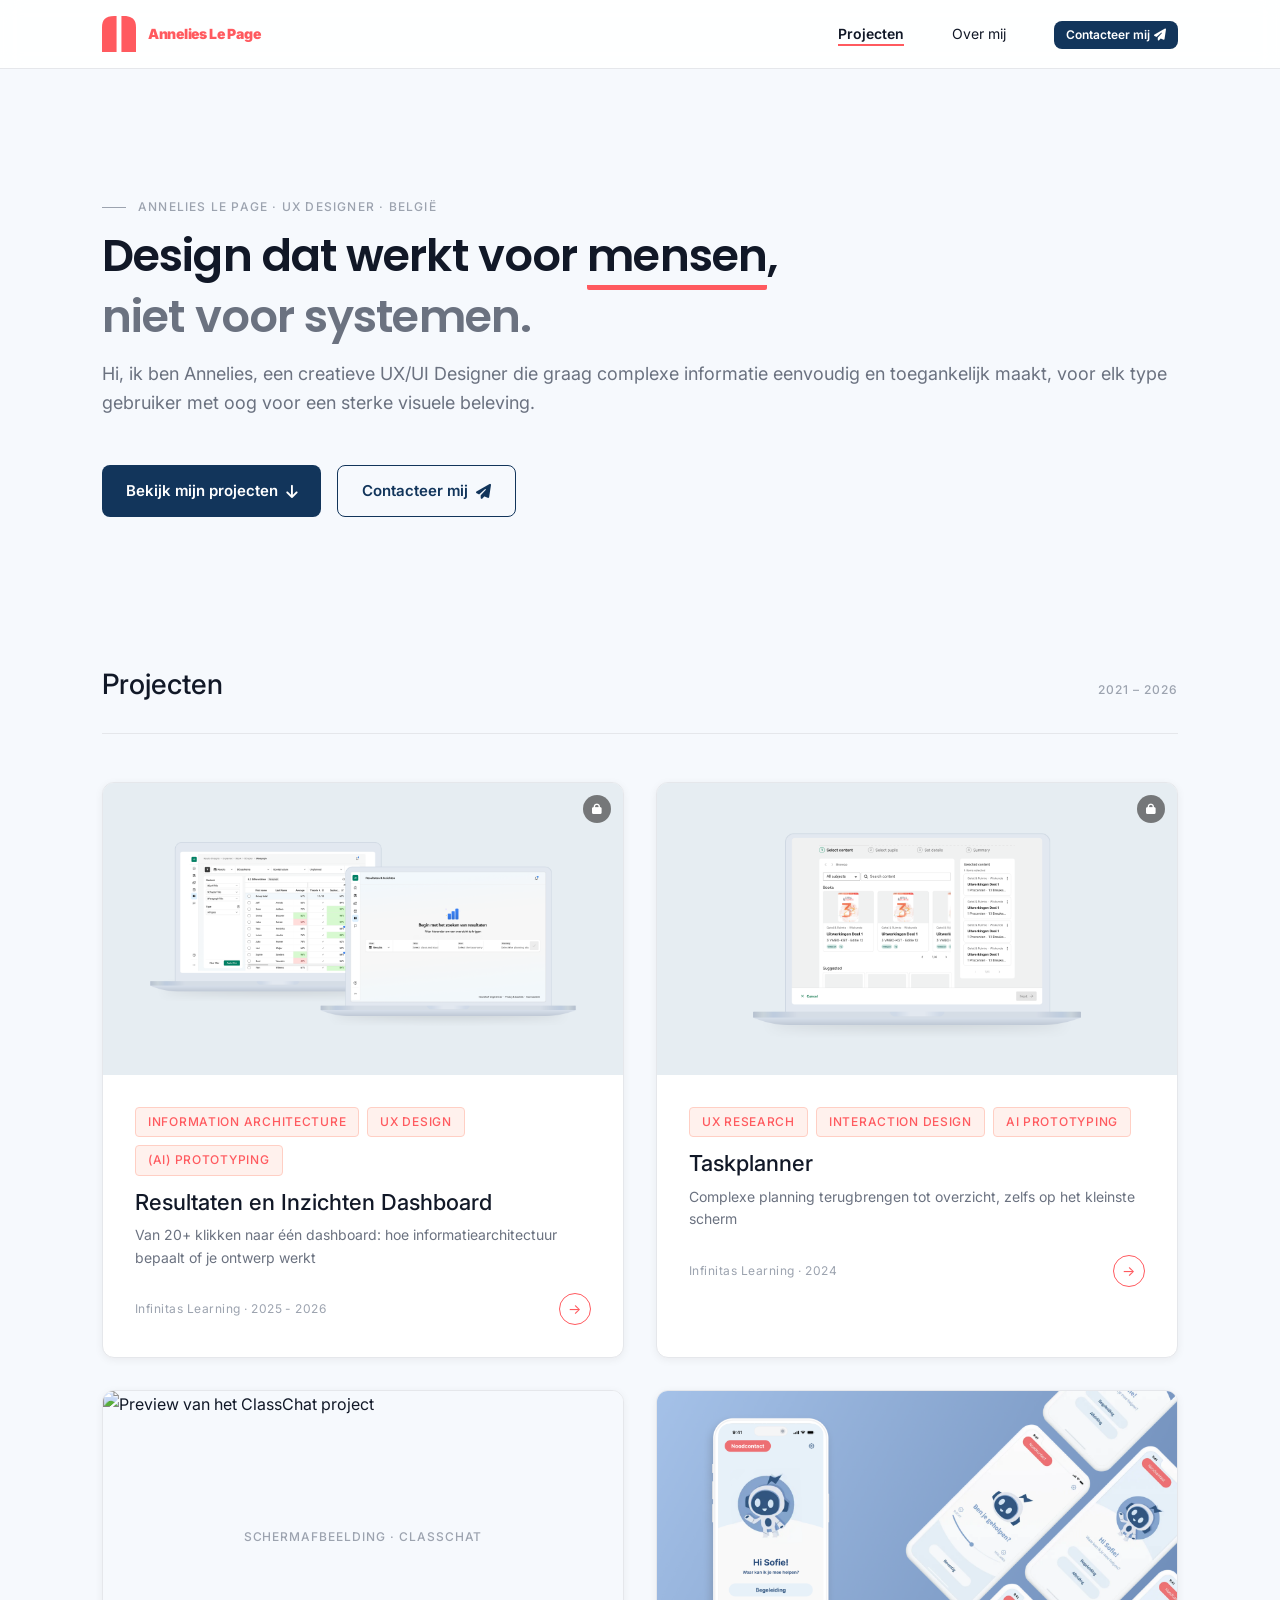
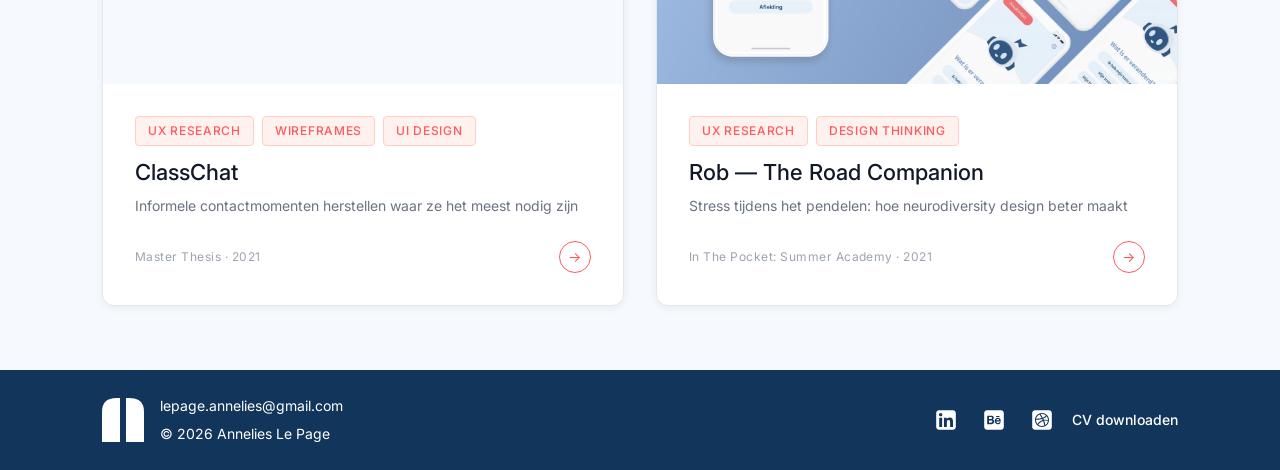
==== commit e410baa9: "Update footer assets and additional site changes" ====
--- a/index.html
+++ b/index.html
@@ -32,7 +32,7 @@
         <span class="hero__secondary">niet voor systemen.</span>
       </h1>
       <p class="hero__sub">
-        Hi, ik ben Annelies. Ik help complexe vraagstukken vertalen naar eenvoudige, bruikbare oplossingen, door te luisteren, te testen en te focussen op wat écht waardevol is voor de gebruiker.
+        Hi, ik ben Annelies, een creatieve UX/UI Designer die graag complexe informatie eenvoudig en toegankelijk maakt, voor elk type gebruiker met oog voor een sterke visuele beleving.
       </p>
       <div class="hero__actions">
         <a class="btn btn--primary"   href="#work">Bekijk mijn projecten <i class="fas fa-arrow-down"></i></a>
--- a/styles.css
+++ b/styles.css
@@ -1698,6 +1698,13 @@
 
 .pw-submit {
   width: 100%;
+}
+
+.pw-submit--centered {
+  display: flex;
+  align-items: center;
+  justify-content: center;
+  text-align: center;
 }
 
 /* ─────────────────────────────────────────
